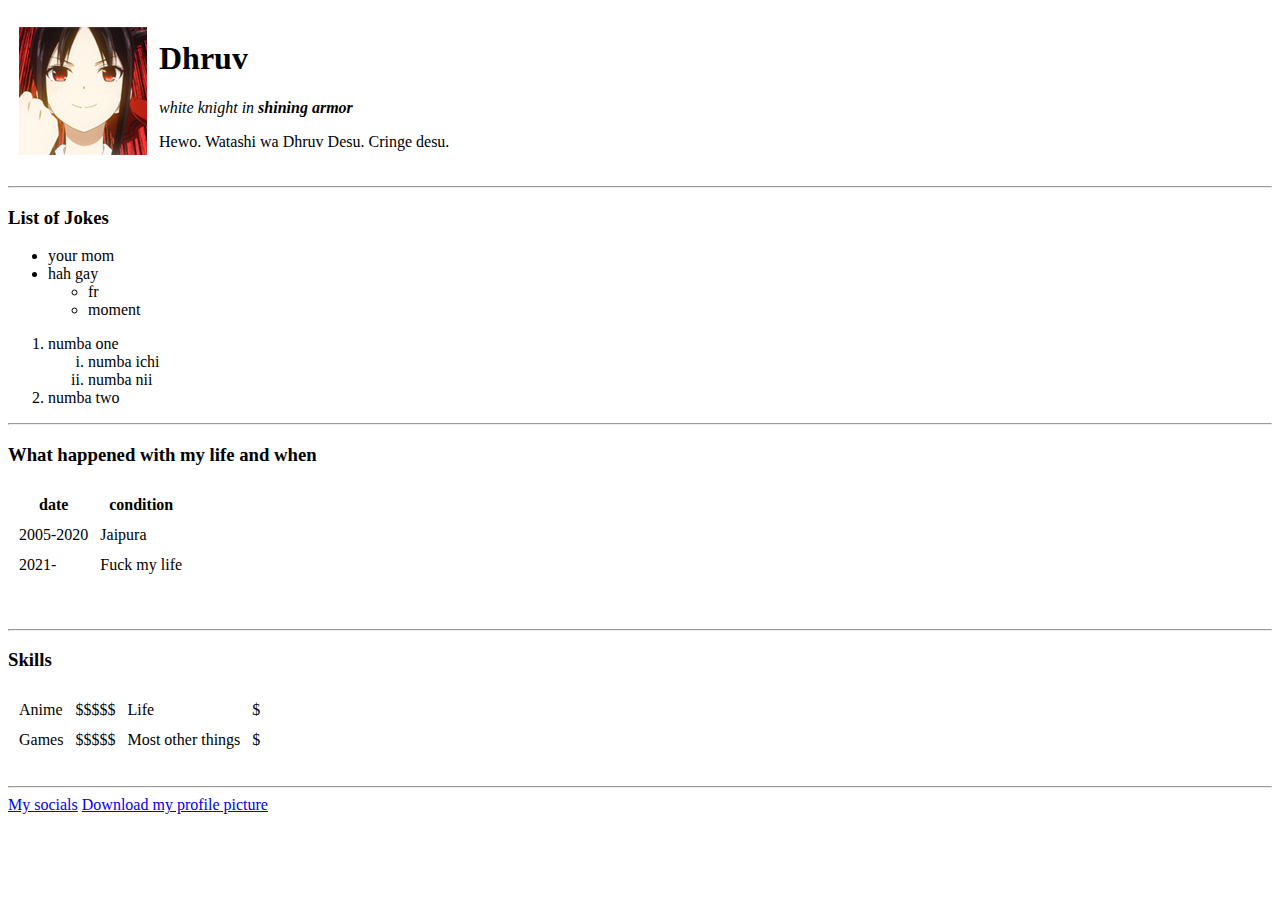
==== index.html @ ae5a4e8a "Add files via upload" ====
<!DOCTYPE html>
<html lang="en">
  <head>
    <meta charset="UTF-8" />
    <title>Dhruv's Personal Site</title>
  </head>
  <body>
    <table cellspacing="10">
      <tr>
        <td>
          <img
            src="images/kaguya sama discord pfp.jpg"
            alt="she just like me fr fr"
          />
        </td>
        <td>
          <h1>Dhruv</h1>

          <p>
            <em>white knight in <strong> shining armor </strong></em>
          </p>

          <p>Hewo. Watashi wa Dhruv Desu. Cringe desu.</p>
        </td>
      </tr>
    </table>

    <hr size="2" />

    <h3>List of Jokes</h3>

    <ul>
      <li>your mom</li>
      <li>
        hah gay
        <ul>
          <li>fr</li>
          <li>moment</li>
        </ul>
      </li>
    </ul>
    <ol>
      <li>numba one</li>
      <ol type="i">
        <li>numba ichi</li>
        <li>numba nii</li>
      </ol>
      <li>numba two</li>
    </ol>
    <hr />
    <h3>What happened with my life and when</h3>
    <table cellspacing="10">
      <thead>
        <th>date</th>
        <th>condition</th>
      </thead>
      <tbody>
        <tr>
          <td>2005-2020</td>
          <td>Jaipura</td>
        </tr>
        <tr>
          <td>2021-</td>
          <td>Fuck my life</td>
        </tr>
      </tbody>
      <tfoot></tfoot>
      
    </table>
    <br />
    <br />
    <hr>
    <h3>Skills</h3>
    <table cellspacing="10">
      <tr>
        <td>Anime</td>
        <td>$$$$$</td>
        <td>Life</td>
        <td>$</td>
      </tr>
      <tr>
        <td>Games</td>
        <td>$$$$$</td>
        <td>Most other things</td>
        <td>$</td>
      </tr>
    </table>

    <br />
    <hr>
    <a href="socials.html">My socials</a>
    <a href="owo.jpg" download="kaguya pfp.jpg">Download my profile picture</a>
  </body>
</html>
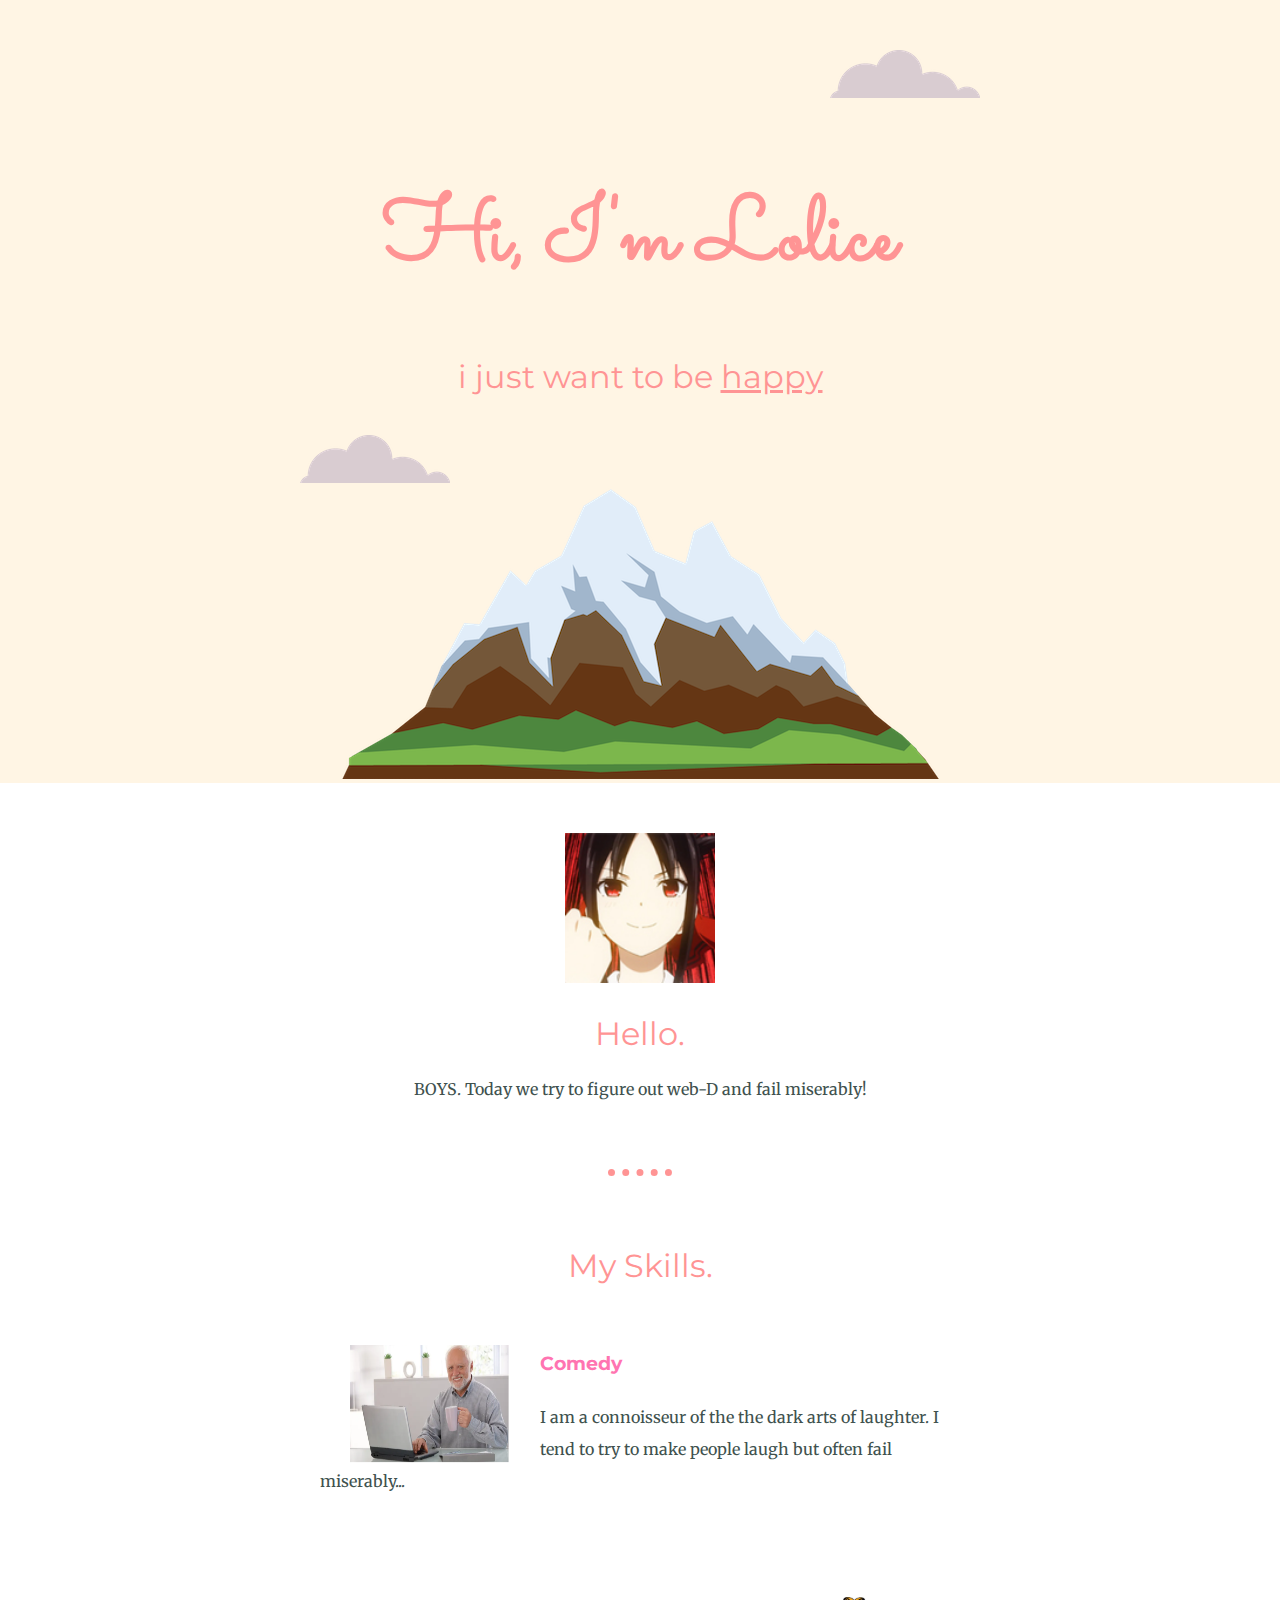
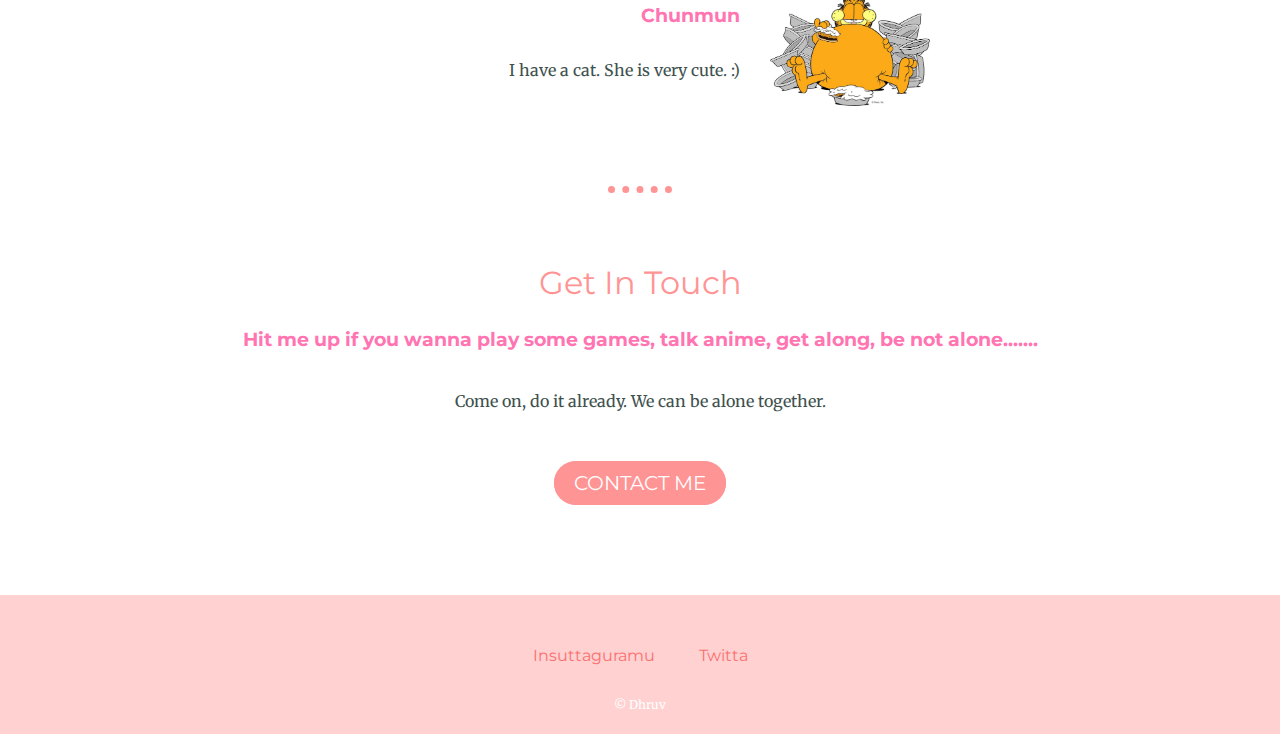
==== commit f626693c: "Add files via upload" ====
--- a/index.html
+++ b/index.html
@@ -1,94 +1,69 @@
 <!DOCTYPE html>
 <html lang="en">
   <head>
+
     <meta charset="UTF-8" />
-    <title>Dhruv's Personal Site</title>
+    <title>Lolice</title>
+    <link rel="stylesheet" href="css/styles.css" />
+    <link rel="icon" href="favicon.ico" />
+    <link rel="preconnect" href="https://fonts.googleapis.com">
+<link rel="preconnect" href="https://fonts.gstatic.com" crossorigin>
+<link href="https://fonts.googleapis.com/css2?family=Merriweather&family=Montserrat:wght@500&family=Sacramento&display=swap" rel="stylesheet">
+
   </head>
   <body>
-    <table cellspacing="10">
-      <tr>
-        <td>
-          <img
-            src="images/kaguya sama discord pfp.jpg"
-            alt="she just like me fr fr"
-          />
-        </td>
-        <td>
-          <h1>Dhruv</h1>
 
+    <div class="top-container">
+      <img class="top-cloud" src="Images/cloud.png" alt="cloud-img" />
+      <h1>Hi, I'm Lolice</h1>
+      <h2>i just want to be <span class="happy">happy</span></h2>
+      <img class="bottom-cloud" src="Images/cloud.png" alt="cloud-img" />
+      <img class="mountain" src="Images/mountain.png" alt="" />
+    </div>
+
+    <div class="middle-container">
+      <div class="profile">
+        <img class ="profile-pic"src="Images/kaguya sama discord pfp.jpg" alt="profile photo" />
+        <h2>Hello.</h2>
+        <p>
+          BOYS. Today we try to figure out web-D and fail miserably! 
+        </p>
+      </div>
+      <hr />
+      <div class="skills">
+        <h2>My Skills.</h2>
+        <div class="skill-row">
+          <img class="harold" src="Images/harold2.png" alt="" />
+          <h3>Comedy</h3>
           <p>
-            <em>white knight in <strong> shining armor </strong></em>
+            I am a connoisseur of the the dark arts of laughter. I tend to try to make people laugh but often fail miserably...
           </p>
+        </div>
+        <div class="skill-row">
+          <img class="garfield" src="Images/garfield.jpg" alt="insert-chunmun-pic" />
+          <h3 class="chunmun">Chunmun</h3>
+          <p class="chunmun">
 
-          <p>Hewo. Watashi wa Dhruv Desu. Cringe desu.</p>
-        </td>
-      </tr>
-    </table>
+            I have a cat. She is very cute. :)
+          </p>
+        </div>
+      </div>
+      <hr />
+      <div class="contact-me">
+        <h2>Get In Touch</h2>
+        <h3>Hit me up if you wanna play some games, talk anime, get along, be not alone.......</h3>
+        <p class="contact-message">
+          Come on, do it already. We can be alone together. 
+        </p>
+        <a class="btn" href="mailto:ginchantsukky@email.com">CONTACT ME</a>
+      </div>
+    </div>
 
-    <hr size="2" />
-
-    <h3>List of Jokes</h3>
-
-    <ul>
-      <li>your mom</li>
-      <li>
-        hah gay
-        <ul>
-          <li>fr</li>
-          <li>moment</li>
-        </ul>
-      </li>
-    </ul>
-    <ol>
-      <li>numba one</li>
-      <ol type="i">
-        <li>numba ichi</li>
-        <li>numba nii</li>
-      </ol>
-      <li>numba two</li>
-    </ol>
-    <hr />
-    <h3>What happened with my life and when</h3>
-    <table cellspacing="10">
-      <thead>
-        <th>date</th>
-        <th>condition</th>
-      </thead>
-      <tbody>
-        <tr>
-          <td>2005-2020</td>
-          <td>Jaipura</td>
-        </tr>
-        <tr>
-          <td>2021-</td>
-          <td>Fuck my life</td>
-        </tr>
-      </tbody>
-      <tfoot></tfoot>
-      
-    </table>
-    <br />
-    <br />
-    <hr>
-    <h3>Skills</h3>
-    <table cellspacing="10">
-      <tr>
-        <td>Anime</td>
-        <td>$$$$$</td>
-        <td>Life</td>
-        <td>$</td>
-      </tr>
-      <tr>
-        <td>Games</td>
-        <td>$$$$$</td>
-        <td>Most other things</td>
-        <td>$</td>
-      </tr>
-    </table>
-
-    <br />
-    <hr>
-    <a href="socials.html">My socials</a>
-    <a href="owo.jpg" download="kaguya pfp.jpg">Download my profile picture</a>
+    <div class="bottom-container">
+      <a class="footer-link" href="https://www.instagram.com/dorubo_hedo">Insuttaguramu</a>
+      <a class="footer-link" href="https://twitter.com/LoliceUwU">Twitta</a>
+      <!-- <a class="footer-link" href="https://www.appbrewery.co/">Website</a> -->
+      <p class="trademark">© Dhruv</p>
+    </div>
   </body>
 </html>
--- a/css/styles.css
+++ b/css/styles.css
@@ -0,0 +1,168 @@
+body{
+    margin: 0;
+    text-align: center;
+    color: #40514E;
+
+    font-family: 'Merriweather', serif;
+}
+h1{
+    font-size:5.625rem;
+    /*font-size: 562.5%;*/
+    /* 90px is not dynamic, 100% = 16px, for 90px 90/16px = 5.62, 562.5% */
+    /* you can also use "em", which is also a dynamic scaling unit 100% = 1 em.
+    1)  a disadvantage with both of these is if we use 200% in body and 562.5% in h1(which also belongs in the body --
+    -- it will get displayed as 200+562.5%. To avoid this, we use "rem" which ignores the scaling set in the body*/
+    margin-top: 50px;
+    margin-bottom: 20px;
+    font-family: 'Sacramento', cursive;
+    color: #FF9494;
+    line-height: 2;
+}
+h2{
+    font-size: 2.0rem;
+    font-family: 'Montserrat', sans-serif;
+    color: #FF9494;
+    font-weight: normal;
+}
+h3{
+    font-family: 'Montserrat', sans-serif;
+    color: #FF74B1;
+}
+.happy{
+    text-decoration: underline;
+}
+/*.div1{
+        height: 200px;
+        background-color: blue;
+        width: 30%;
+        border-style: solid;
+        margin-left: 30%;
+        border-width: 10px;
+        padding: 50px;
+}*/
+.top-container{
+    background-color: #FFF5E4;
+    padding-top: 100px;
+    text-align: center;
+    position: relative;
+}
+.middle-container{
+    
+}
+.bottom-container{
+    background-color: #FFD1D1;
+    padding: 50px 0 10px;
+    
+}
+.bottom-cloud{
+    position:absolute;
+    left: 300px;
+    bottom: 300px;
+}
+.top-cloud{
+    position: absolute;
+    right: 300px;
+    top:50px;
+   /*  scale: 140%; */ 
+}
+/*.mountain{
+    scale: 160%;
+    position: relative;
+    top:95px;
+    left:20px;
+}*/
+
+.profile-pic{
+    margin-top: 50px;
+    width: 150px;
+    height: 150px;
+}
+
+
+.harold{
+    width: 25%;
+    height: 120px;
+    float: left;
+    padding: 0 30px;
+}
+
+.garfield{
+    width:25%;
+    height: 25%;
+    padding: 0 30px;
+    float: right;
+}
+.chunmun{
+    text-align: right;
+}
+
+a{
+    color: #FA7070;
+    font-family: 'Montserrat', sans-serif;
+    margin: 5px 20px;
+    text-decoration: none;
+}
+
+.skill-row{
+    width: 50%;
+    margin: 60px auto 100px auto; /* MARGIN: AUTO CAN BE USED TO CENTRE THINGS*/
+    text-align: left;
+    line-height: 2;
+}
+
+hr{
+    border-style: dotted;
+    width: 5%;
+    border-width: 7px 0 0 0;
+    color: #FF9494;
+    margin: 70px auto;
+}
+
+.contact-me{
+    margin-bottom: 100px;
+}
+
+.contact-message{
+    margin: 40px auto 60px;
+}
+
+.footer-link{
+}
+
+.footer-link:hover{
+    color: whitesmoke;
+}
+
+.trademark{
+    color: white;
+    font-size: 0.75rem;
+    padding: 20px 0 0 0;
+    
+}
+
+.btn {
+    background: #FF9494;
+    background-image: -webkit-linear-gradient(top, #FF9494, #FF9494);
+    background-image: -moz-linear-gradient(top, #FF9494, #FF9494);
+    background-image: -ms-linear-gradient(top, #FF9494, #FF9494);
+    background-image: -o-linear-gradient(top, #FF9494, #FF9494);
+    background-image: linear-gradient(to bottom, #FF9494, #FF9494);
+    -webkit-border-radius: 28;
+    -moz-border-radius: 28;
+    border-radius: 28px;
+    font-family: 'Montserrat', sans-serif;
+    color: #ffffff;
+    font-size: 20px;
+    padding: 10px 20px 10px 20px;
+    text-decoration: none;
+  }
+  
+  .btn:hover {
+    background: #FF74B1;
+    background-image: -webkit-linear-gradient(top, #FF74B1, #FF74B1);
+    background-image: -moz-linear-gradient(top, #FF74B1, #FF74B1);
+    background-image: -ms-linear-gradient(top, #FF74B1, #FF74B1);
+    background-image: -o-linear-gradient(top, #FF74B1, #FF74B1);
+    background-image: linear-gradient(to bottom, #FF74B1, #FF74B1);
+    text-decoration: none;
+  }
